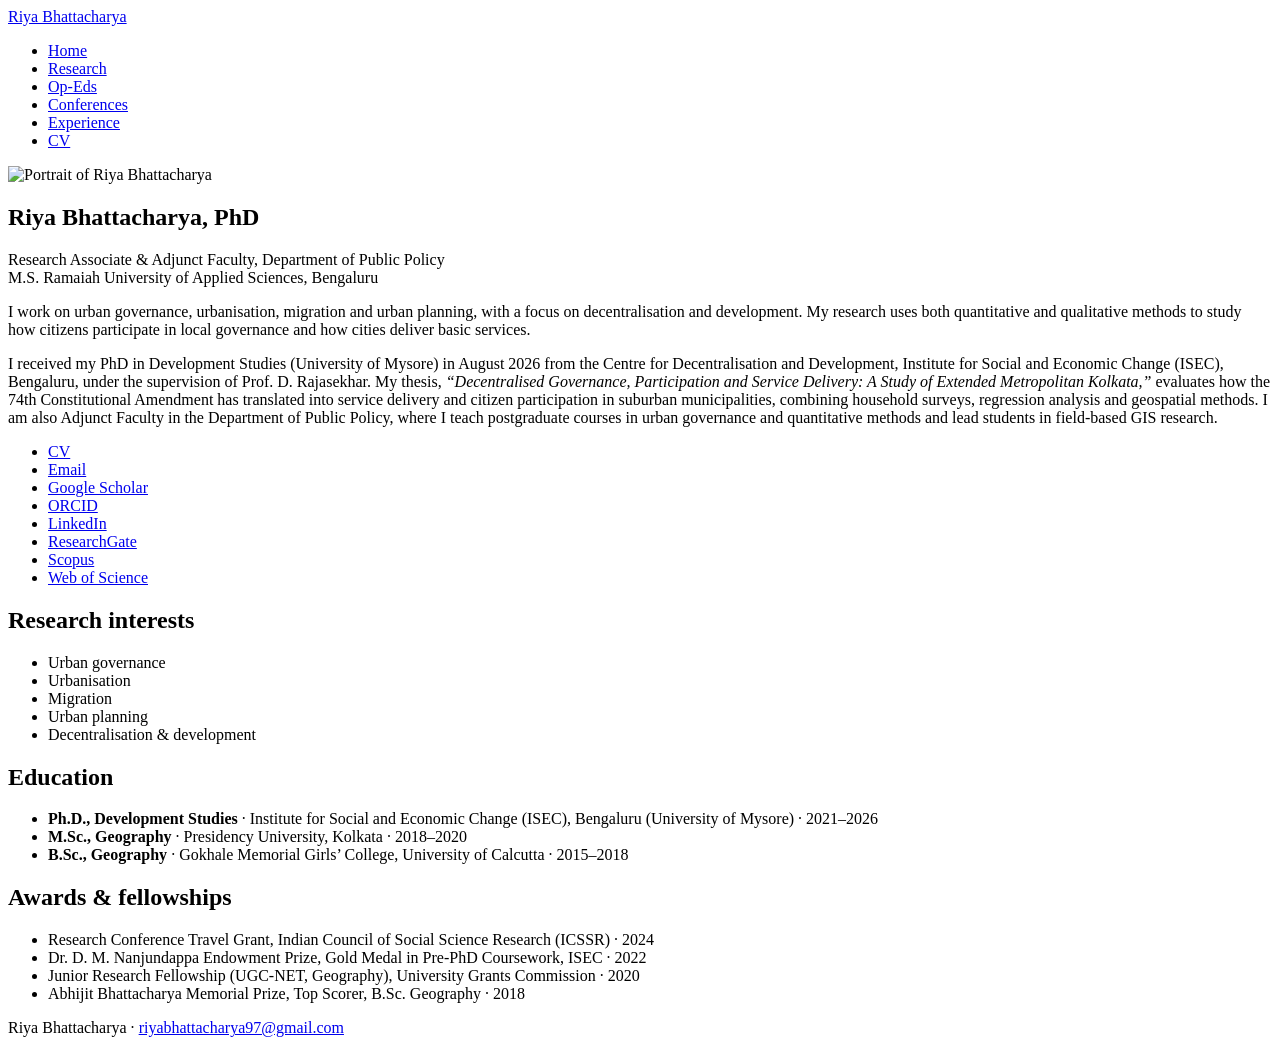
==== index.html @ e12c3a0f "Add files via upload" ====
<!doctype html>
<html lang="en">
<head>
<meta charset="utf-8">
<meta name="viewport" content="width=device-width, initial-scale=1">
<title>Riya Bhattacharya</title>
<meta name="description" content="Riya Bhattacharya, Research Associate in Public Policy. Research on urban governance, urbanisation, migration and decentralisation in India.">
<link rel="preconnect" href="https://fonts.googleapis.com">
<link href="https://fonts.googleapis.com/css2?family=Inter:wght@400;600&family=Source+Serif+4:wght@400;600&display=swap" rel="stylesheet">
<link rel="stylesheet" href="assets/style.css">
</head>
<body>
<header class="site-header">
  <nav class="nav">
    <a class="brand" href="index.html">Riya Bhattacharya</a>
    <ul>
      <li><a class="active" href="index.html">Home</a></li>
      <li><a href="research.html">Research</a></li>
      <li><a href="op-eds.html">Op-Eds</a></li>
      <li><a href="conferences.html">Conferences</a></li>
      <li><a href="experience.html">Experience</a></li>
      <li><a href="cv.html">CV</a></li>
    </ul>
  </nav>
</header>

<main>
  <section class="hero">
    <img src="assets/photo.jpg" alt="Portrait of Riya Bhattacharya">
    <div>
      <h1>Riya Bhattacharya, PhD</h1>
      <p class="role">Research Associate &amp; Adjunct Faculty, Department of Public Policy<br>M.S. Ramaiah University of Applied Sciences, Bengaluru</p>
      <p>I work on urban governance, urbanisation, migration and urban planning, with a focus on decentralisation and development. My research uses both quantitative and qualitative methods to study how citizens participate in local governance and how cities deliver basic services.</p>
      <p>I received my PhD in Development Studies (University of Mysore) in August 2026 from the Centre for Decentralisation and Development, Institute for Social and Economic Change (ISEC), Bengaluru, under the supervision of Prof. D. Rajasekhar. My thesis, <em>“Decentralised Governance, Participation and Service Delivery: A Study of Extended Metropolitan Kolkata,”</em> evaluates how the 74th Constitutional Amendment has translated into service delivery and citizen participation in suburban municipalities, combining household surveys, regression analysis and geospatial methods. I am also Adjunct Faculty in the Department of Public Policy, where I teach postgraduate courses in urban governance and quantitative methods and lead students in field-based GIS research.</p>
      <ul class="links">
        <li><a class="primary" href="cv.html">CV</a></li>
        <li><a href="mailto:riyabhattacharya97@gmail.com">Email</a></li>
        <li><a href="https://scholar.google.com/citations?user=O7hGzOIAAAAJ">Google Scholar</a></li>
        <li><a href="https://orcid.org/0000-0002-7244-8029">ORCID</a></li>
        <li><a href="https://www.linkedin.com/in/riya-bhattacharya-26a313218/">LinkedIn</a></li>
        <li><a href="https://www.researchgate.net/profile/Riya-Bhattacharya-6">ResearchGate</a></li>
        <li><a href="https://www.scopus.com/authid/detail.uri?authorId=59243399200">Scopus</a></li>
        <li><a href="https://www.webofscience.com/wos/author/record/PDX-0948-2025">Web of Science</a></li>
      </ul>
    </div>
  </section>

  <h2>Research interests</h2>
  <ul class="tags">
    <li>Urban governance</li>
    <li>Urbanisation</li>
    <li>Migration</li>
    <li>Urban planning</li>
    <li>Decentralisation &amp; development</li>
  </ul>

  <h2>Education</h2>
  <ul class="plain">
    <li><strong>Ph.D., Development Studies</strong> <span class="meta">· Institute for Social and Economic Change (ISEC), Bengaluru (University of Mysore) · 2021–2026</span></li>
    <li><strong>M.Sc., Geography</strong> <span class="meta">· Presidency University, Kolkata · 2018–2020</span></li>
    <li><strong>B.Sc., Geography</strong> <span class="meta">· Gokhale Memorial Girls’ College, University of Calcutta · 2015–2018</span></li>
  </ul>

  <h2>Awards &amp; fellowships</h2>
  <ul class="plain">
    <li>Research Conference Travel Grant, Indian Council of Social Science Research (ICSSR) <span class="meta">· 2024</span></li>
    <li>Dr. D. M. Nanjundappa Endowment Prize, Gold Medal in Pre-PhD Coursework, ISEC <span class="meta">· 2022</span></li>
    <li>Junior Research Fellowship (UGC-NET, Geography), University Grants Commission <span class="meta">· 2020</span></li>
    <li>Abhijit Bhattacharya Memorial Prize, Top Scorer, B.Sc. Geography <span class="meta">· 2018</span></li>
  </ul>
</main>

<footer>
  Riya Bhattacharya · <a href="mailto:riyabhattacharya97@gmail.com">riyabhattacharya97@gmail.com</a>
</footer>
</body>
</html>
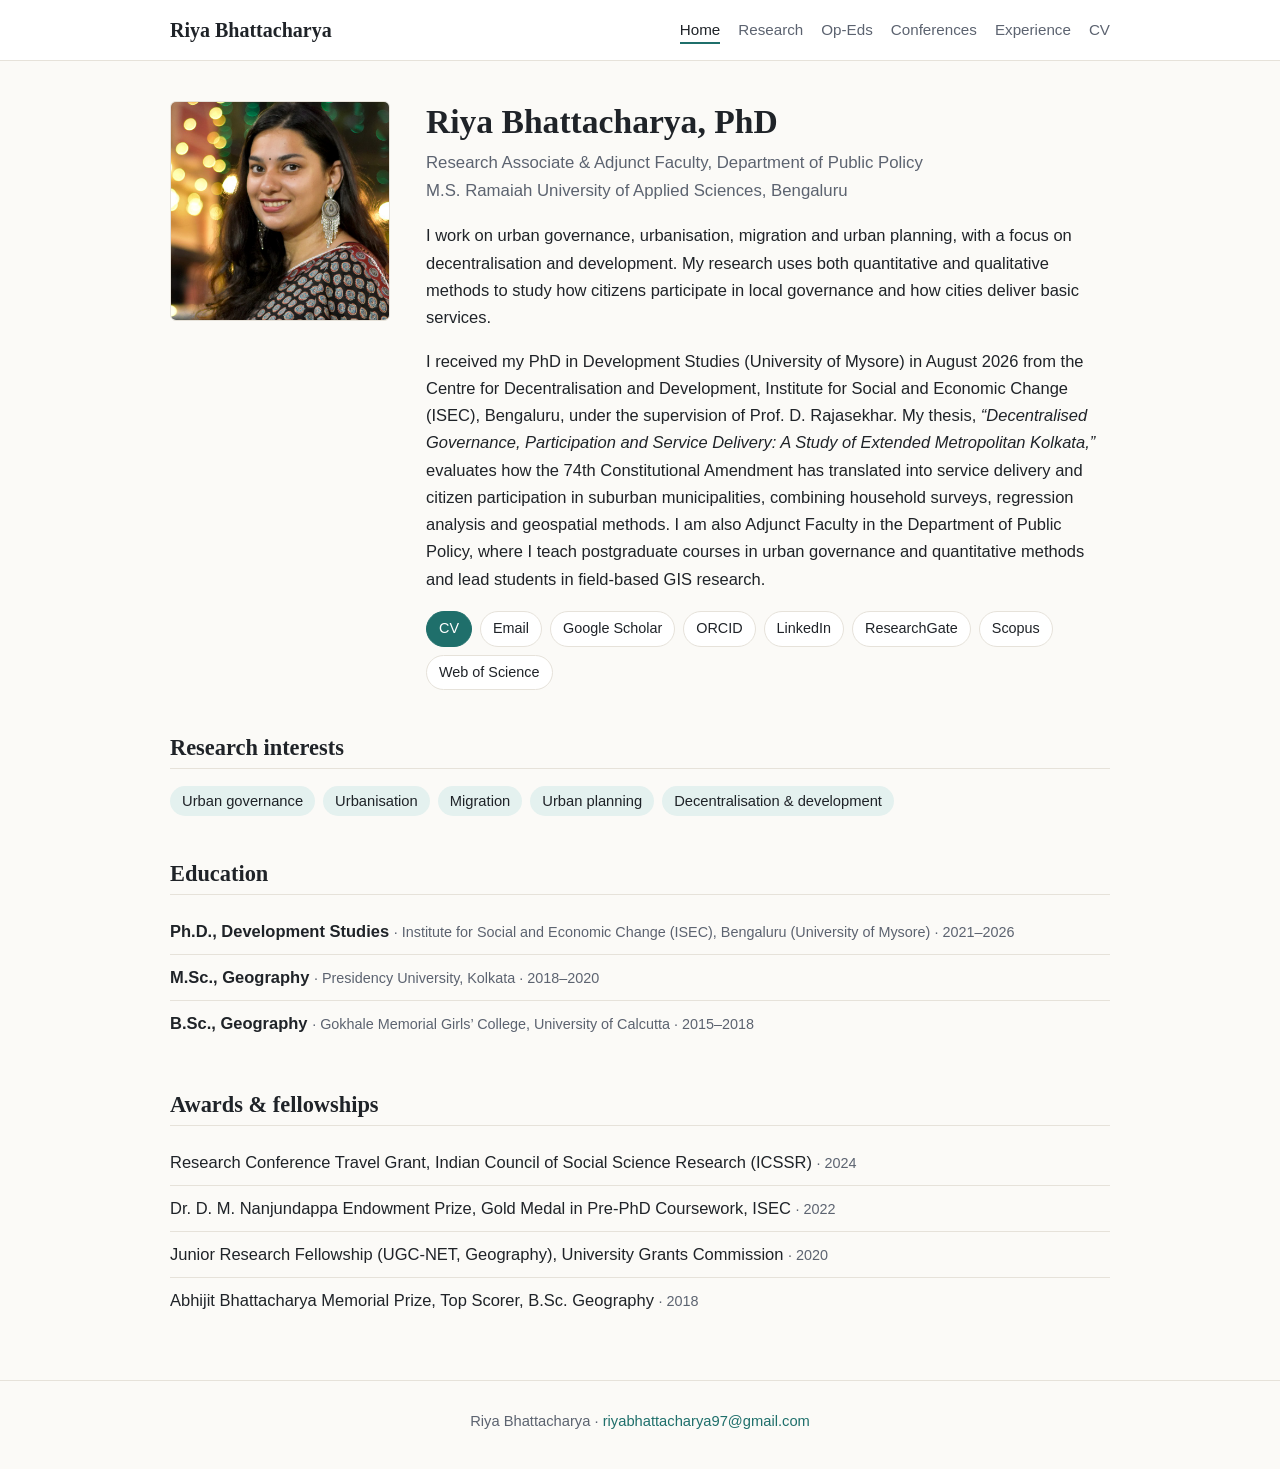
==== commit 5f72f6b4: "Add files via upload" ====
--- a/index.html
+++ b/index.html
@@ -7,7 +7,7 @@
 <meta name="description" content="Riya Bhattacharya, Research Associate in Public Policy. Research on urban governance, urbanisation, migration and decentralisation in India.">
 <link rel="preconnect" href="https://fonts.googleapis.com">
 <link href="https://fonts.googleapis.com/css2?family=Inter:wght@400;600&family=Source+Serif+4:wght@400;600&display=swap" rel="stylesheet">
-<link rel="stylesheet" href="assets/style.css">
+<link rel="stylesheet" href="style.css">
 </head>
 <body>
 <header class="site-header">
@@ -26,7 +26,7 @@
 
 <main>
   <section class="hero">
-    <img src="assets/photo.jpg" alt="Portrait of Riya Bhattacharya">
+    <img src="photo.jpg" alt="Portrait of Riya Bhattacharya">
     <div>
       <h1>Riya Bhattacharya, PhD</h1>
       <p class="role">Research Associate &amp; Adjunct Faculty, Department of Public Policy<br>M.S. Ramaiah University of Applied Sciences, Bengaluru</p>
--- a/style.css
+++ b/style.css
@@ -0,0 +1,119 @@
+:root {
+  --bg: #fbfaf7;
+  --surface: #ffffff;
+  --text: #1f2328;
+  --muted: #5c6370;
+  --accent: #1f6f6b;
+  --accent-soft: #e4f1ef;
+  --rule: #e6e2da;
+  --serif: "Source Serif 4", Georgia, "Times New Roman", serif;
+  --sans: "Inter", Arial, Helvetica, sans-serif;
+}
+@media (prefers-color-scheme: dark) {
+  :root {
+    --bg: #15171a;
+    --surface: #1c1f23;
+    --text: #e7e5e0;
+    --muted: #a3a8b0;
+    --accent: #7cc7bf;
+    --accent-soft: #1c2b2a;
+    --rule: #2e3237;
+  }
+}
+* { box-sizing: border-box; }
+html { scroll-behavior: smooth; }
+body {
+  margin: 0;
+  background: var(--bg);
+  color: var(--text);
+  font-family: var(--sans);
+  font-size: 16.5px;
+  line-height: 1.65;
+}
+a { color: var(--accent); text-decoration: none; }
+a:hover { text-decoration: underline; }
+
+/* Header */
+.site-header {
+  border-bottom: 1px solid var(--rule);
+  background: var(--surface);
+  position: sticky; top: 0; z-index: 10;
+}
+.nav {
+  max-width: 980px; margin: 0 auto; padding: 0 20px;
+  display: flex; align-items: center; justify-content: space-between;
+  min-height: 60px; gap: 16px; flex-wrap: wrap;
+}
+.brand { font-family: var(--serif); font-size: 1.25rem; font-weight: 600; color: var(--text); }
+.brand:hover { text-decoration: none; }
+.nav ul { list-style: none; display: flex; flex-wrap: wrap; gap: 4px 18px; margin: 0; padding: 8px 0; }
+.nav ul a { color: var(--muted); font-size: 0.95rem; padding: 4px 0; border-bottom: 2px solid transparent; }
+.nav ul a:hover { color: var(--text); text-decoration: none; }
+.nav ul a.active { color: var(--text); border-bottom-color: var(--accent); }
+
+/* Layout */
+main { max-width: 980px; margin: 0 auto; padding: 40px 20px 56px; }
+h1, h2, h3 { font-family: var(--serif); line-height: 1.25; }
+h1 { font-size: 2.1rem; margin: 0 0 6px; }
+h2 {
+  font-size: 1.4rem; margin: 44px 0 14px; padding-bottom: 6px;
+  border-bottom: 1px solid var(--rule);
+}
+h3 { font-size: 1.1rem; margin: 26px 0 8px; color: var(--muted); font-family: var(--sans); font-weight: 600; letter-spacing: 0.02em; }
+.page-title { margin-bottom: 8px; }
+.lede { color: var(--muted); margin-top: 0; }
+
+/* Hero */
+.hero { display: grid; grid-template-columns: 220px 1fr; gap: 36px; align-items: start; }
+.hero img {
+  width: 220px; height: 220px; object-fit: cover; border-radius: 6px;
+  border: 1px solid var(--rule); background: var(--accent-soft);
+}
+.role { font-size: 1.05rem; color: var(--muted); margin: 0 0 18px; }
+.links { display: flex; flex-wrap: wrap; gap: 8px; margin: 18px 0 0; padding: 0; list-style: none; }
+.links a {
+  display: inline-block; padding: 5px 12px; border: 1px solid var(--rule);
+  border-radius: 999px; font-size: 0.9rem; color: var(--text); background: var(--surface);
+}
+.links a:hover { border-color: var(--accent); color: var(--accent); text-decoration: none; }
+.links a.primary { background: var(--accent); border-color: var(--accent); color: #fff; }
+@media (prefers-color-scheme: dark) { .links a.primary { color: #15171a; } }
+
+/* Lists */
+.pubs { padding-left: 1.3em; margin: 0; }
+.pubs li { margin-bottom: 14px; }
+.pubs .title { font-weight: 600; }
+.venue { font-style: italic; }
+.status {
+  display: inline-block; font-size: 0.78rem; padding: 1px 8px; border-radius: 4px;
+  background: var(--accent-soft); color: var(--accent); margin-left: 4px; max-width: 100%;
+}
+.coauth { color: var(--muted); }
+details { margin-top: 6px; }
+details summary { cursor: pointer; color: var(--muted); font-size: 0.9rem; }
+details p { font-size: 0.95rem; color: var(--muted); margin: 8px 0 0; }
+.plain { list-style: none; padding: 0; margin: 0; }
+.plain li { padding: 9px 0; border-bottom: 1px solid var(--rule); }
+.plain li:last-child { border-bottom: 0; }
+.meta { color: var(--muted); font-size: 0.9rem; }
+.tags { display: flex; flex-wrap: wrap; gap: 8px; list-style: none; padding: 0; }
+.tags li { background: var(--accent-soft); color: var(--text); padding: 3px 12px; border-radius: 999px; font-size: 0.92rem; }
+.news li { display: grid; grid-template-columns: 90px 1fr; gap: 12px; }
+.news .date { color: var(--muted); font-size: 0.9rem; }
+.video { position: relative; padding-top: 56.25%; margin-top: 10px; }
+.video iframe { position: absolute; inset: 0; width: 100%; height: 100%; border: 0; border-radius: 6px; }
+
+/* Footer */
+footer {
+  border-top: 1px solid var(--rule); text-align: center; padding: 28px 20px 36px;
+  color: var(--muted); font-size: 0.92rem;
+}
+footer .sanskrit { font-size: 1.05rem; color: var(--text); margin-bottom: 6px; }
+footer em a { color: var(--muted); }
+
+@media (max-width: 720px) {
+  .hero { grid-template-columns: 1fr; gap: 20px; }
+  .hero img { width: 160px; height: 160px; }
+  h1 { font-size: 1.75rem; }
+  .news li { grid-template-columns: 1fr; gap: 0; }
+}
